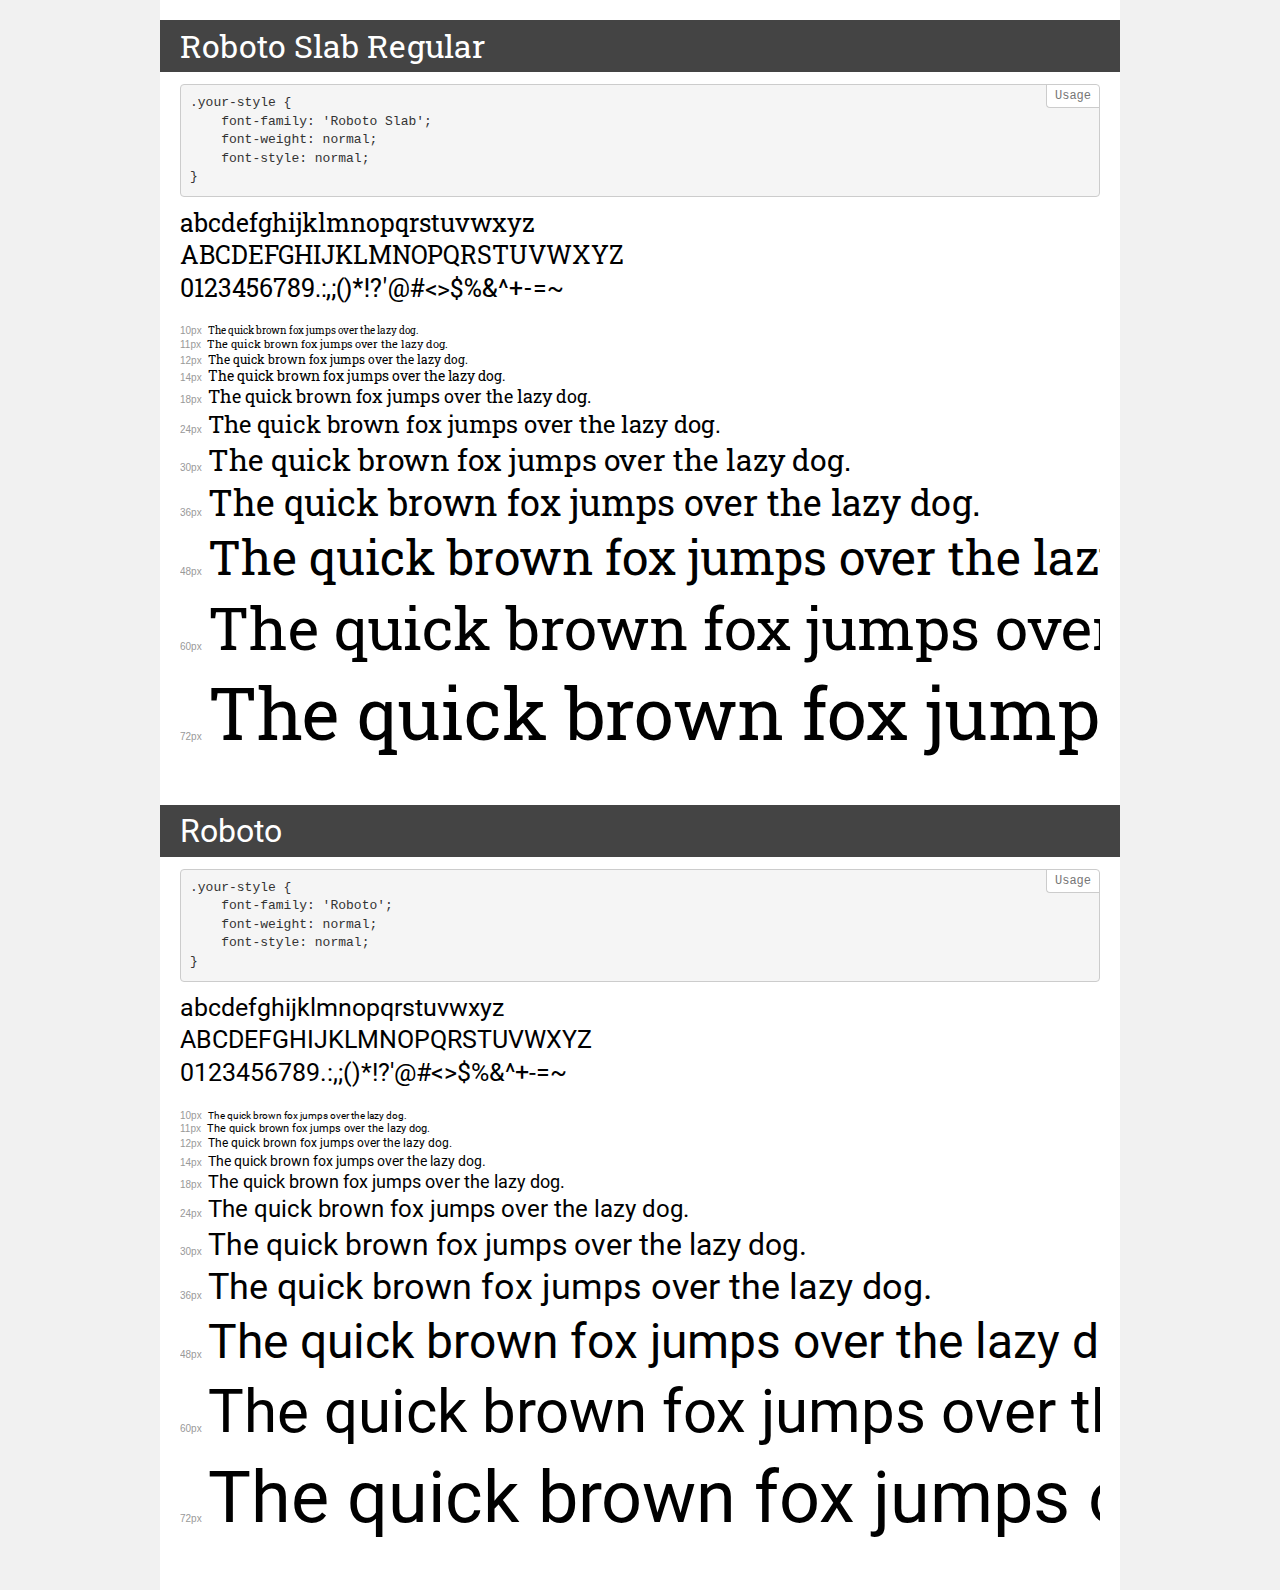
==== fonts/demo.html @ 6213d5b8 "pochatok" ====
<!DOCTYPE html>
<html>
<head>
    <meta charset="utf-8">
    <meta http-equiv="X-UA-Compatible" content="IE=edge">
    <meta name="viewport" content="width=device-width, initial-scale=1">
    <meta name="robots" content="noindex, noarchive">
    <meta name="format-detection" content="telephone=no">
    <title>Transfonter demo</title>
    <link href="stylesheet.css" rel="stylesheet">
    <style>
        /*
        http://meyerweb.com/eric/tools/css/reset/
        v2.0 | 20110126
        License: none (public domain)
        */
        html, body, div, span, applet, object, iframe,
        h1, h2, h3, h4, h5, h6, p, blockquote, pre,
        a, abbr, acronym, address, big, cite, code,
        del, dfn, em, img, ins, kbd, q, s, samp,
        small, strike, strong, sub, sup, tt, var,
        b, u, i, center,
        dl, dt, dd, ol, ul, li,
        fieldset, form, label, legend,
        table, caption, tbody, tfoot, thead, tr, th, td,
        article, aside, canvas, details, embed,
        figure, figcaption, footer, header, hgroup,
        menu, nav, output, ruby, section, summary,
        time, mark, audio, video {
            margin: 0;
            padding: 0;
            border: 0;
            font-size: 100%;
            font: inherit;
            vertical-align: baseline;
        }
        /* HTML5 display-role reset for older browsers */
        article, aside, details, figcaption, figure,
        footer, header, hgroup, menu, nav, section {
            display: block;
        }
        body {
            line-height: 1;
        }
        ol, ul {
            list-style: none;
        }
        blockquote, q {
            quotes: none;
        }
        blockquote:before, blockquote:after,
        q:before, q:after {
            content: '';
            content: none;
        }
        table {
            border-collapse: collapse;
            border-spacing: 0;
        }
        /* common styles */
        body {
            background: #f1f1f1;
            color: #000;
        }
        .page {
            background: #fff;
            width: 920px;
            margin: 0 auto;
            padding: 20px 20px 0 20px;
            overflow: hidden;
        }
        .font-container {
            overflow-x: auto;
            overflow-y: hidden;
            margin-bottom: 40px;
            line-height: 1.3;
            white-space: nowrap;
            padding-bottom: 5px;
        }
        h1 {
            position: relative;
            background: #444;
            font-size: 32px;
            color: #fff;
            padding: 10px 20px;
            margin: 0 -20px 12px -20px;
        }
        .letters {
            font-size: 25px;
            margin-bottom: 20px;
        }
        .s10:before {
            content: '10px';
        }
        .s11:before {
            content: '11px';
        }
        .s12:before {
            content: '12px';
        }
        .s14:before {
            content: '14px';
        }
        .s18:before {
            content: '18px';
        }
        .s24:before {
            content: '24px';
        }
        .s30:before {
            content: '30px';
        }
        .s36:before {
            content: '36px';
        }
        .s48:before {
            content: '48px';
        }
        .s60:before {
            content: '60px';
        }
        .s72:before {
            content: '72px';
        }
        .s10:before, .s11:before, .s12:before, .s14:before,
        .s18:before, .s24:before, .s30:before, .s36:before,
        .s48:before, .s60:before, .s72:before {
            font-family: Arial, sans-serif;
            font-size: 10px;
            font-weight: normal;
            font-style: normal;
            color: #999;
            padding-right: 6px;
        }
        pre {
            display: block;
            position: relative;
            padding: 9px;
            margin: 0 0 10px;
            font-family: Monaco, Menlo, Consolas, "Courier New", monospace !important;
            font-size: 13px;
            line-height: 1.428571429;
            color: #333;
            font-weight: normal !important;
            font-style: normal !important;
            background-color: #f5f5f5;
            border: 1px solid #ccc;
            overflow-x: auto;
            border-radius: 4px;
        }
        pre:after {
            display: block;
            position: absolute;
            right: 0;
            top: 0;
            content: 'Usage';
            line-height: 1;
            padding: 5px 8px;
            font-size: 12px;
            color: #767676;
            background-color: #fff;
            border: 1px solid #ccc;
            border-right: none;
            border-top: none;
            border-radius: 0 4px 0 4px;
            z-index: 10;
        }
        /* responsive */
        @media (max-width: 959px) {
            .page {
                width: auto;
                margin: 0;
            }
        }
    </style>
</head>
<body>
<div class="page">
    <div class="demo" style="font-family: 'Roboto Slab'; font-weight: normal; font-style: normal;">
        <h1>Roboto Slab Regular</h1>
        <pre>.your-style {
    font-family: 'Roboto Slab';
    font-weight: normal;
    font-style: normal;
}</pre>
        <div class="font-container">
            <p class="letters">
                abcdefghijklmnopqrstuvwxyz<br>
ABCDEFGHIJKLMNOPQRSTUVWXYZ<br>
                0123456789.:,;()*!?'@#<>$%&^+-=~
            </p>
            <p class="s10" style="font-size: 10px;">The quick brown fox jumps over the lazy dog.</p>
            <p class="s11" style="font-size: 11px;">The quick brown fox jumps over the lazy dog.</p>
            <p class="s12" style="font-size: 12px;">The quick brown fox jumps over the lazy dog.</p>
            <p class="s14" style="font-size: 14px;">The quick brown fox jumps over the lazy dog.</p>
            <p class="s18" style="font-size: 18px;">The quick brown fox jumps over the lazy dog.</p>
            <p class="s24" style="font-size: 24px;">The quick brown fox jumps over the lazy dog.</p>
            <p class="s30" style="font-size: 30px;">The quick brown fox jumps over the lazy dog.</p>
            <p class="s36" style="font-size: 36px;">The quick brown fox jumps over the lazy dog.</p>
            <p class="s48" style="font-size: 48px;">The quick brown fox jumps over the lazy dog.</p>
            <p class="s60" style="font-size: 60px;">The quick brown fox jumps over the lazy dog.</p>
            <p class="s72" style="font-size: 72px;">The quick brown fox jumps over the lazy dog.</p>
        </div>
    </div>
    <div class="demo" style="font-family: 'Roboto'; font-weight: normal; font-style: normal;">
        <h1>Roboto</h1>
        <pre>.your-style {
    font-family: 'Roboto';
    font-weight: normal;
    font-style: normal;
}</pre>
        <div class="font-container">
            <p class="letters">
                abcdefghijklmnopqrstuvwxyz<br>
ABCDEFGHIJKLMNOPQRSTUVWXYZ<br>
                0123456789.:,;()*!?'@#<>$%&^+-=~
            </p>
            <p class="s10" style="font-size: 10px;">The quick brown fox jumps over the lazy dog.</p>
            <p class="s11" style="font-size: 11px;">The quick brown fox jumps over the lazy dog.</p>
            <p class="s12" style="font-size: 12px;">The quick brown fox jumps over the lazy dog.</p>
            <p class="s14" style="font-size: 14px;">The quick brown fox jumps over the lazy dog.</p>
            <p class="s18" style="font-size: 18px;">The quick brown fox jumps over the lazy dog.</p>
            <p class="s24" style="font-size: 24px;">The quick brown fox jumps over the lazy dog.</p>
            <p class="s30" style="font-size: 30px;">The quick brown fox jumps over the lazy dog.</p>
            <p class="s36" style="font-size: 36px;">The quick brown fox jumps over the lazy dog.</p>
            <p class="s48" style="font-size: 48px;">The quick brown fox jumps over the lazy dog.</p>
            <p class="s60" style="font-size: 60px;">The quick brown fox jumps over the lazy dog.</p>
            <p class="s72" style="font-size: 72px;">The quick brown fox jumps over the lazy dog.</p>
        </div>
    </div>
</div>
</body>
</html>
---- fonts/stylesheet.css ----
@font-face {
    font-family: 'Roboto Slab';
    src: url('RobotoSlab-Regular.eot');
    src: url('RobotoSlab-Regular.eot?#iefix') format('embedded-opentype'),
        url('RobotoSlab-Regular.woff2') format('woff2'),
        url('RobotoSlab-Regular.woff') format('woff'),
        url('RobotoSlab-Regular.ttf') format('truetype');
    font-weight: normal;
    font-style: normal;
}

@font-face {
    font-family: 'Roboto';
    src: url('Roboto-Regular.eot');
    src: url('Roboto-Regular.eot?#iefix') format('embedded-opentype'),
        url('Roboto-Regular.woff2') format('woff2'),
        url('Roboto-Regular.woff') format('woff'),
        url('Roboto-Regular.ttf') format('truetype');
    font-weight: normal;
    font-style: normal;
}
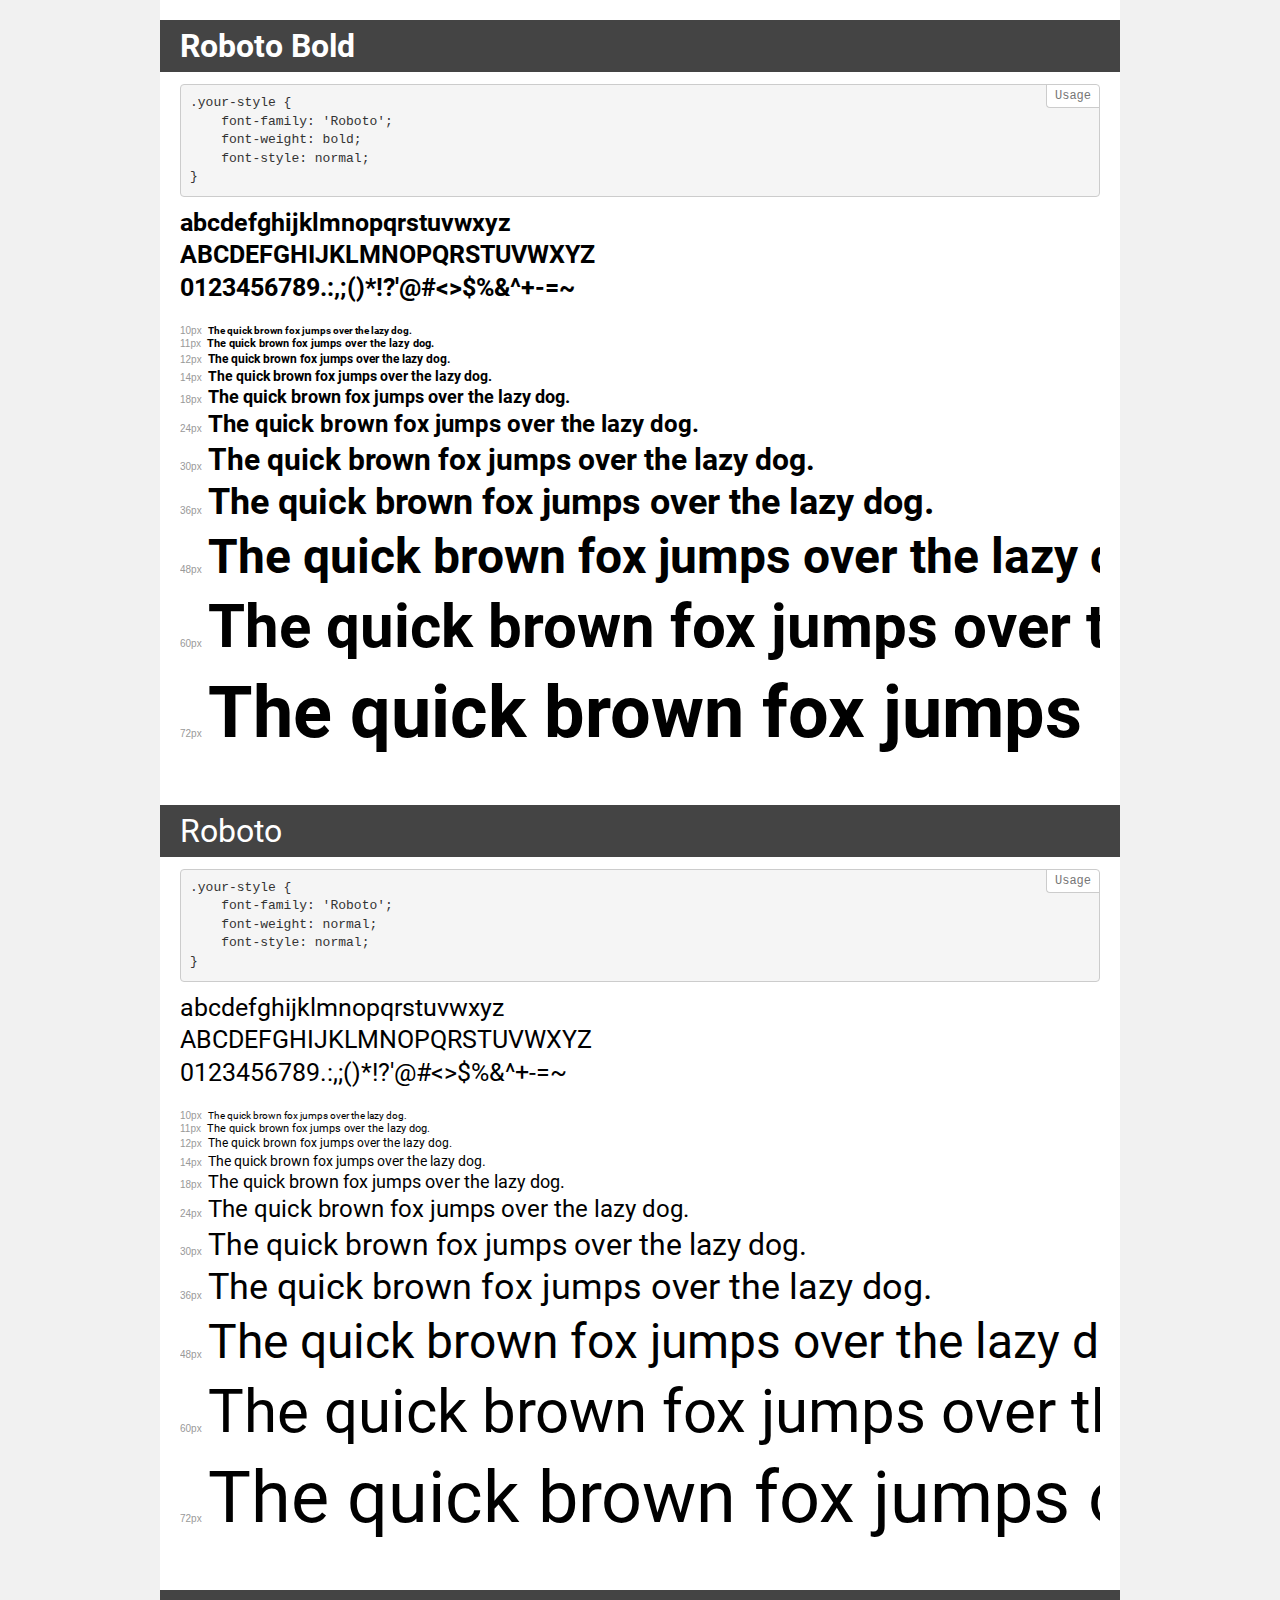
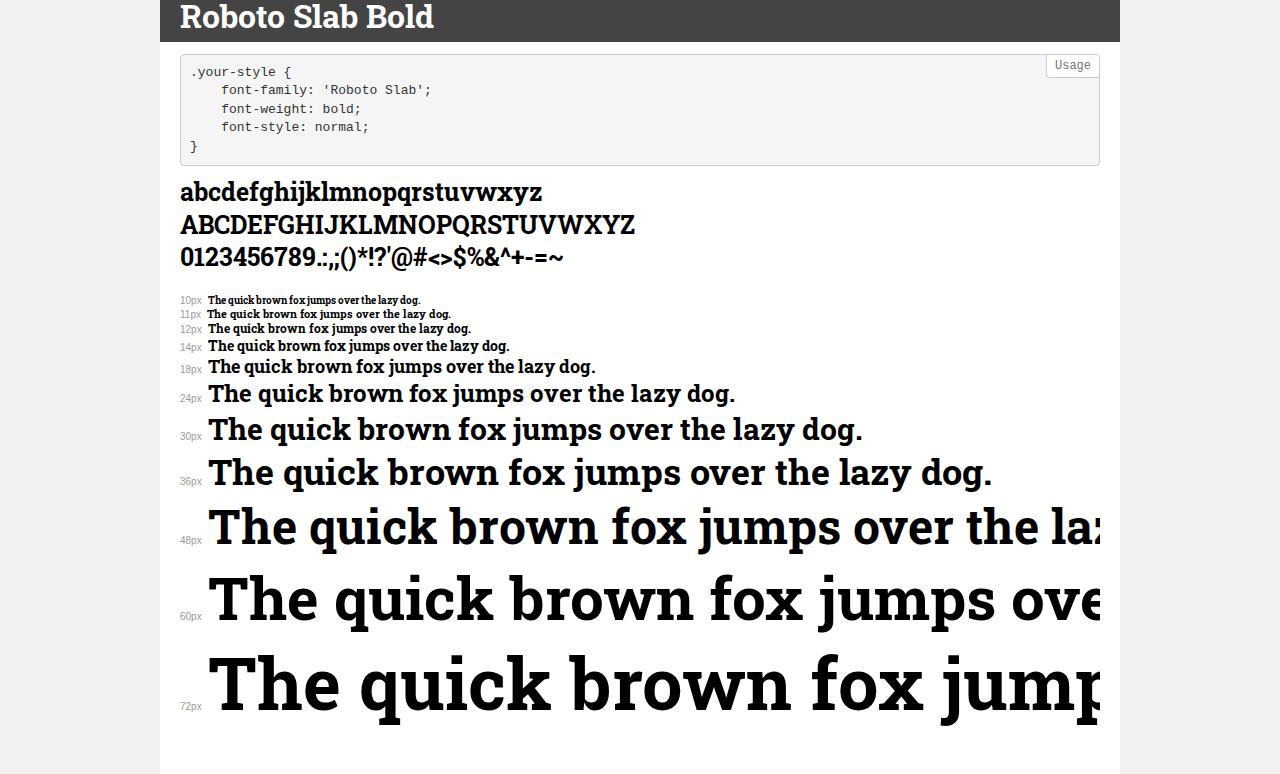
==== commit a162c154: "dorobotka sita" ====
--- a/fonts/demo.html
+++ b/fonts/demo.html
@@ -176,11 +176,11 @@
 </head>
 <body>
 <div class="page">
-    <div class="demo" style="font-family: 'Roboto Slab'; font-weight: normal; font-style: normal;">
-        <h1>Roboto Slab Regular</h1>
+    <div class="demo" style="font-family: 'Roboto'; font-weight: bold; font-style: normal;">
+        <h1>Roboto Bold</h1>
         <pre>.your-style {
-    font-family: 'Roboto Slab';
-    font-weight: normal;
+    font-family: 'Roboto';
+    font-weight: bold;
     font-style: normal;
 }</pre>
         <div class="font-container">
@@ -228,6 +228,32 @@
             <p class="s72" style="font-size: 72px;">The quick brown fox jumps over the lazy dog.</p>
         </div>
     </div>
+    <div class="demo" style="font-family: 'Roboto Slab'; font-weight: bold; font-style: normal;">
+        <h1>Roboto Slab Bold</h1>
+        <pre>.your-style {
+    font-family: 'Roboto Slab';
+    font-weight: bold;
+    font-style: normal;
+}</pre>
+        <div class="font-container">
+            <p class="letters">
+                abcdefghijklmnopqrstuvwxyz<br>
+ABCDEFGHIJKLMNOPQRSTUVWXYZ<br>
+                0123456789.:,;()*!?'@#<>$%&^+-=~
+            </p>
+            <p class="s10" style="font-size: 10px;">The quick brown fox jumps over the lazy dog.</p>
+            <p class="s11" style="font-size: 11px;">The quick brown fox jumps over the lazy dog.</p>
+            <p class="s12" style="font-size: 12px;">The quick brown fox jumps over the lazy dog.</p>
+            <p class="s14" style="font-size: 14px;">The quick brown fox jumps over the lazy dog.</p>
+            <p class="s18" style="font-size: 18px;">The quick brown fox jumps over the lazy dog.</p>
+            <p class="s24" style="font-size: 24px;">The quick brown fox jumps over the lazy dog.</p>
+            <p class="s30" style="font-size: 30px;">The quick brown fox jumps over the lazy dog.</p>
+            <p class="s36" style="font-size: 36px;">The quick brown fox jumps over the lazy dog.</p>
+            <p class="s48" style="font-size: 48px;">The quick brown fox jumps over the lazy dog.</p>
+            <p class="s60" style="font-size: 60px;">The quick brown fox jumps over the lazy dog.</p>
+            <p class="s72" style="font-size: 72px;">The quick brown fox jumps over the lazy dog.</p>
+        </div>
+    </div>
 </div>
 </body>
 </html>--- a/fonts/stylesheet.css
+++ b/fonts/stylesheet.css
@@ -1,11 +1,11 @@
 @font-face {
-    font-family: 'Roboto Slab';
-    src: url('RobotoSlab-Regular.eot');
-    src: url('RobotoSlab-Regular.eot?#iefix') format('embedded-opentype'),
-        url('RobotoSlab-Regular.woff2') format('woff2'),
-        url('RobotoSlab-Regular.woff') format('woff'),
-        url('RobotoSlab-Regular.ttf') format('truetype');
-    font-weight: normal;
+    font-family: 'Roboto';
+    src: url('Roboto-Bold.eot');
+    src: url('Roboto-Bold.eot?#iefix') format('embedded-opentype'),
+        url('Roboto-Bold.woff2') format('woff2'),
+        url('Roboto-Bold.woff') format('woff'),
+        url('Roboto-Bold.ttf') format('truetype');
+    font-weight: bold;
     font-style: normal;
 }
 
@@ -20,3 +20,14 @@
     font-style: normal;
 }
 
+@font-face {
+    font-family: 'Roboto Slab';
+    src: url('RobotoSlab-Bold.eot');
+    src: url('RobotoSlab-Bold.eot?#iefix') format('embedded-opentype'),
+        url('RobotoSlab-Bold.woff2') format('woff2'),
+        url('RobotoSlab-Bold.woff') format('woff'),
+        url('RobotoSlab-Bold.ttf') format('truetype');
+    font-weight: bold;
+    font-style: normal;
+}
+
